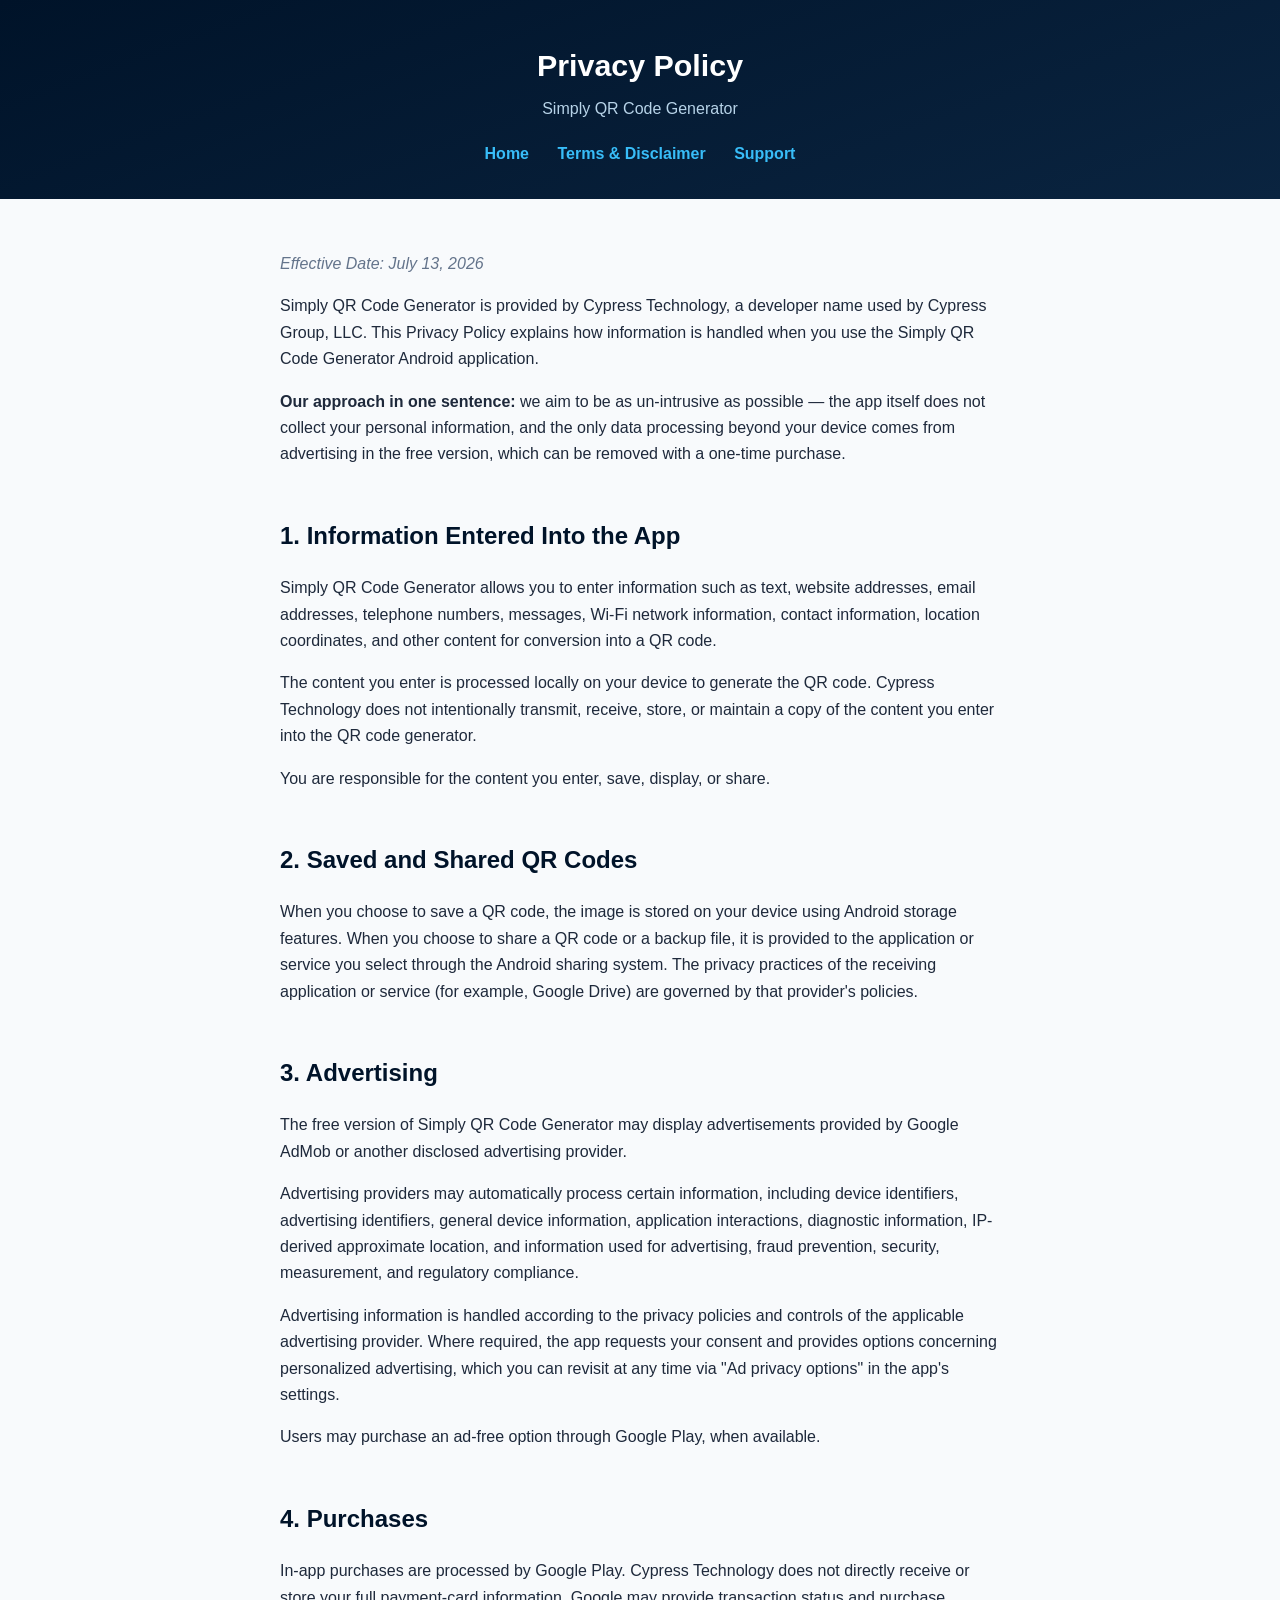
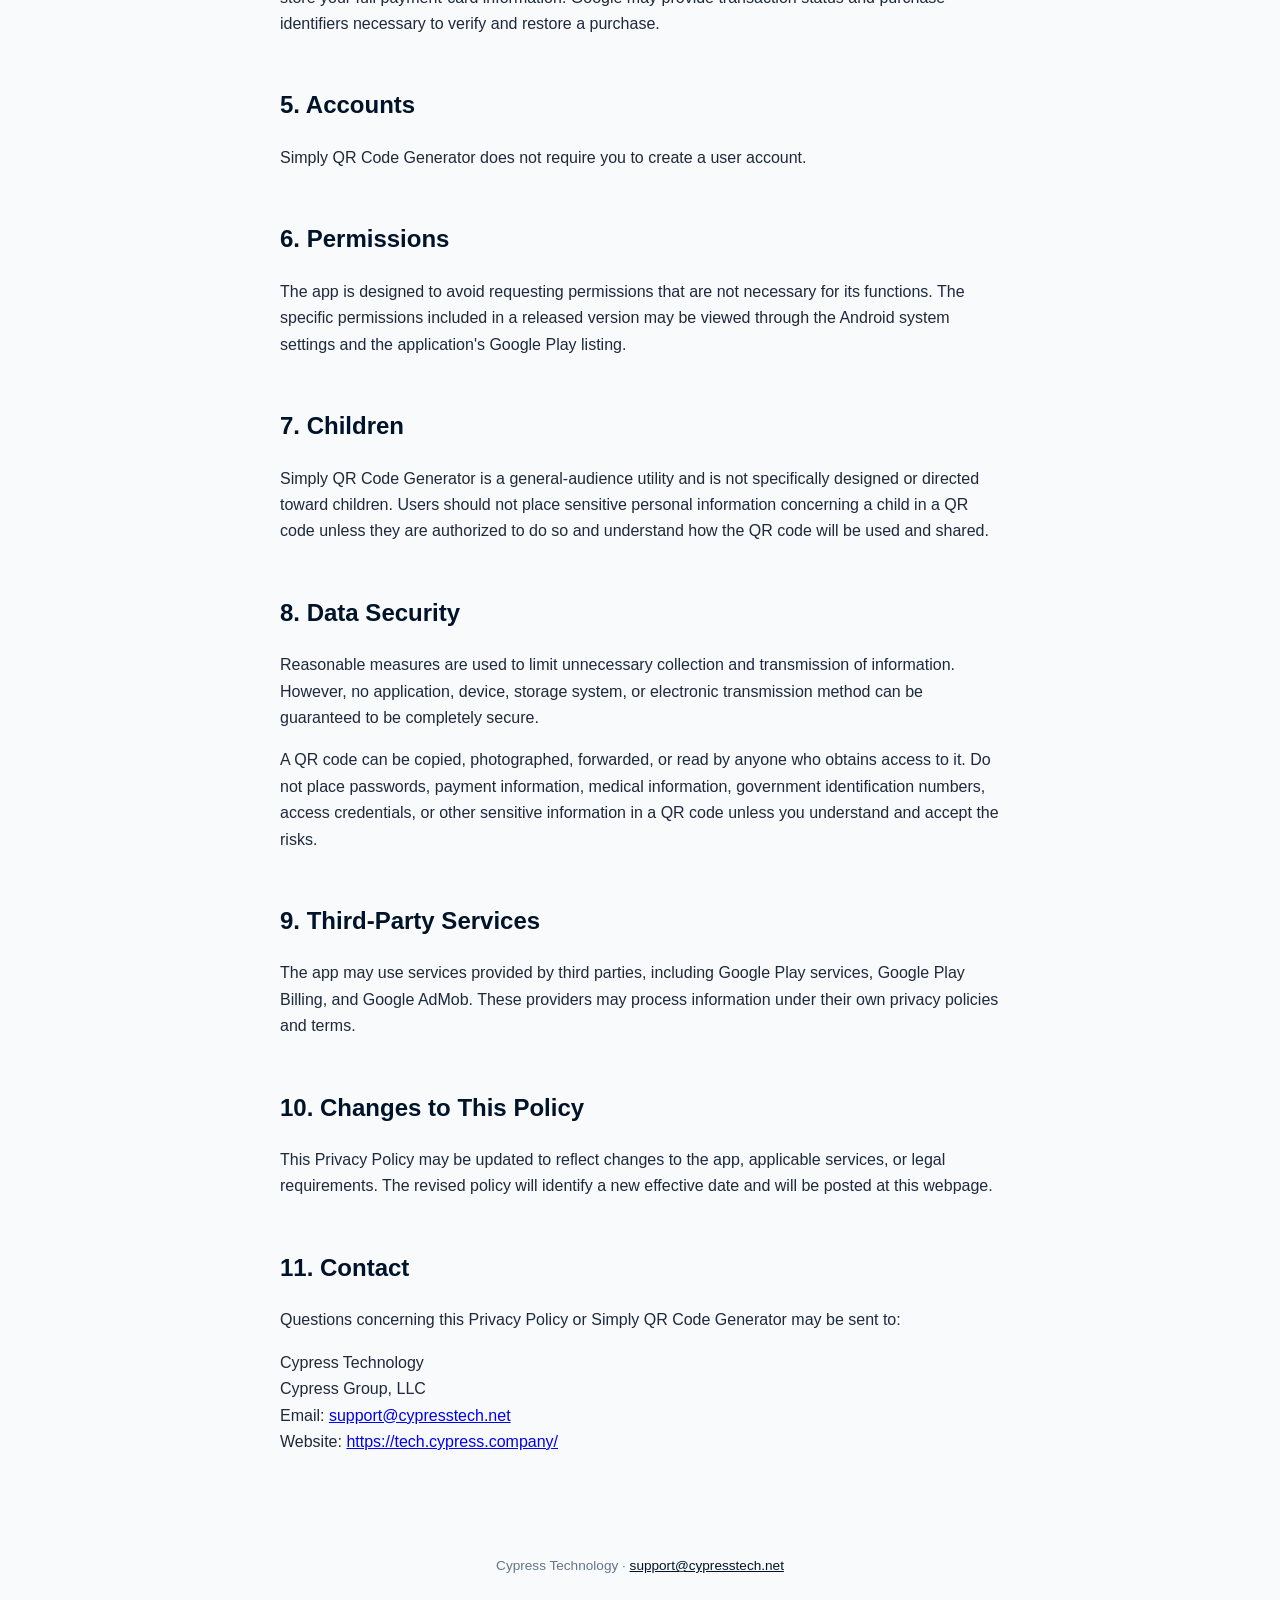
==== privacy.html @ be3c1f7f "Initial Upload" ====
<!DOCTYPE html>
<html lang="en">
<head>
<meta charset="utf-8">
<meta name="viewport" content="width=device-width, initial-scale=1">
<title>Privacy Policy — Simply QR Code Generator</title>
<link rel="stylesheet" href="style.css">
</head>
<body>
<header>
  <h1>Privacy Policy</h1>
  <p>Simply QR Code Generator</p>
  <nav>
    <a href="index.html">Home</a>
    <a href="terms.html">Terms &amp; Disclaimer</a>
    <a href="support.html">Support</a>
  </nav>
</header>
<main>
  <p class="effective">Effective Date: July 13, 2026</p>

  <p>Simply QR Code Generator is provided by Cypress Technology, a developer
  name used by Cypress Group, LLC. This Privacy Policy explains how information
  is handled when you use the Simply QR Code Generator Android application.</p>

  <p><strong>Our approach in one sentence:</strong> we aim to be as
  un-intrusive as possible — the app itself does not collect your personal
  information, and the only data processing beyond your device comes from
  advertising in the free version, which can be removed with a one-time
  purchase.</p>

  <h2>1. Information Entered Into the App</h2>
  <p>Simply QR Code Generator allows you to enter information such as text,
  website addresses, email addresses, telephone numbers, messages, Wi-Fi
  network information, contact information, location coordinates, and other
  content for conversion into a QR code.</p>
  <p>The content you enter is processed locally on your device to generate the
  QR code. Cypress Technology does not intentionally transmit, receive, store,
  or maintain a copy of the content you enter into the QR code generator.</p>
  <p>You are responsible for the content you enter, save, display, or share.</p>

  <h2>2. Saved and Shared QR Codes</h2>
  <p>When you choose to save a QR code, the image is stored on your device
  using Android storage features. When you choose to share a QR code or a
  backup file, it is provided to the application or service you select through
  the Android sharing system. The privacy practices of the receiving
  application or service (for example, Google Drive) are governed by that
  provider's policies.</p>

  <h2>3. Advertising</h2>
  <p>The free version of Simply QR Code Generator may display advertisements
  provided by Google AdMob or another disclosed advertising provider.</p>
  <p>Advertising providers may automatically process certain information,
  including device identifiers, advertising identifiers, general device
  information, application interactions, diagnostic information, IP-derived
  approximate location, and information used for advertising, fraud
  prevention, security, measurement, and regulatory compliance.</p>
  <p>Advertising information is handled according to the privacy policies and
  controls of the applicable advertising provider. Where required, the app
  requests your consent and provides options concerning personalized
  advertising, which you can revisit at any time via "Ad privacy options" in
  the app's settings.</p>
  <p>Users may purchase an ad-free option through Google Play, when available.</p>

  <h2>4. Purchases</h2>
  <p>In-app purchases are processed by Google Play. Cypress Technology does
  not directly receive or store your full payment-card information. Google may
  provide transaction status and purchase identifiers necessary to verify and
  restore a purchase.</p>

  <h2>5. Accounts</h2>
  <p>Simply QR Code Generator does not require you to create a user account.</p>

  <h2>6. Permissions</h2>
  <p>The app is designed to avoid requesting permissions that are not
  necessary for its functions. The specific permissions included in a released
  version may be viewed through the Android system settings and the
  application's Google Play listing.</p>

  <h2>7. Children</h2>
  <p>Simply QR Code Generator is a general-audience utility and is not
  specifically designed or directed toward children. Users should not place
  sensitive personal information concerning a child in a QR code unless they
  are authorized to do so and understand how the QR code will be used and
  shared.</p>

  <h2>8. Data Security</h2>
  <p>Reasonable measures are used to limit unnecessary collection and
  transmission of information. However, no application, device, storage
  system, or electronic transmission method can be guaranteed to be completely
  secure.</p>
  <p>A QR code can be copied, photographed, forwarded, or read by anyone who
  obtains access to it. Do not place passwords, payment information, medical
  information, government identification numbers, access credentials, or other
  sensitive information in a QR code unless you understand and accept the
  risks.</p>

  <h2>9. Third-Party Services</h2>
  <p>The app may use services provided by third parties, including Google Play
  services, Google Play Billing, and Google AdMob. These providers may process
  information under their own privacy policies and terms.</p>

  <h2>10. Changes to This Policy</h2>
  <p>This Privacy Policy may be updated to reflect changes to the app,
  applicable services, or legal requirements. The revised policy will identify
  a new effective date and will be posted at this webpage.</p>

  <h2>11. Contact</h2>
  <p>Questions concerning this Privacy Policy or Simply QR Code Generator may
  be sent to:</p>
  <p>Cypress Technology<br>
  Cypress Group, LLC<br>
  Email: <a href="mailto:support@cypresstech.net">support@cypresstech.net</a><br>
  Website: <a href="https://tech.cypress.company/">https://tech.cypress.company/</a></p>
</main>
<footer>
  Cypress Technology · <a href="mailto:support@cypresstech.net">support@cypresstech.net</a>
</footer>
</body>
</html>
---- style.css ----
:root {
  --navy: #001329;
  --navy-2: #0a2440;
  --cyan: #38bdf8;
  --text: #1e293b;
  --muted: #64748b;
  --bg: #f8fafc;
}
* { box-sizing: border-box; }
body {
  margin: 0;
  font-family: -apple-system, "Segoe UI", Roboto, Helvetica, Arial, sans-serif;
  color: var(--text);
  background: var(--bg);
  line-height: 1.65;
}
header {
  background: linear-gradient(160deg, var(--navy), var(--navy-2));
  color: #fff;
  padding: 40px 20px 32px;
  text-align: center;
}
header h1 { margin: 0 0 6px; font-size: 1.9rem; }
header p { margin: 0; color: #b7d3e8; }
nav { margin-top: 18px; }
nav a {
  color: var(--cyan);
  text-decoration: none;
  margin: 0 12px;
  font-weight: 600;
}
nav a:hover { text-decoration: underline; }
main {
  max-width: 760px;
  margin: 0 auto;
  padding: 36px 20px 60px;
}
main h2 { color: var(--navy); margin-top: 2em; }
main h2:first-child { margin-top: 0; }
.effective { color: var(--muted); font-style: italic; }
.warn {
  background: #fef3c7;
  border-left: 4px solid #f59e0b;
  padding: 12px 16px;
  border-radius: 6px;
}
footer {
  text-align: center;
  color: var(--muted);
  font-size: 0.85rem;
  padding: 24px 20px 40px;
}
footer a { color: var(--navy); }
.card {
  background: #fff;
  border: 1px solid #e2e8f0;
  border-radius: 12px;
  padding: 20px 24px;
  margin: 16px 0;
}
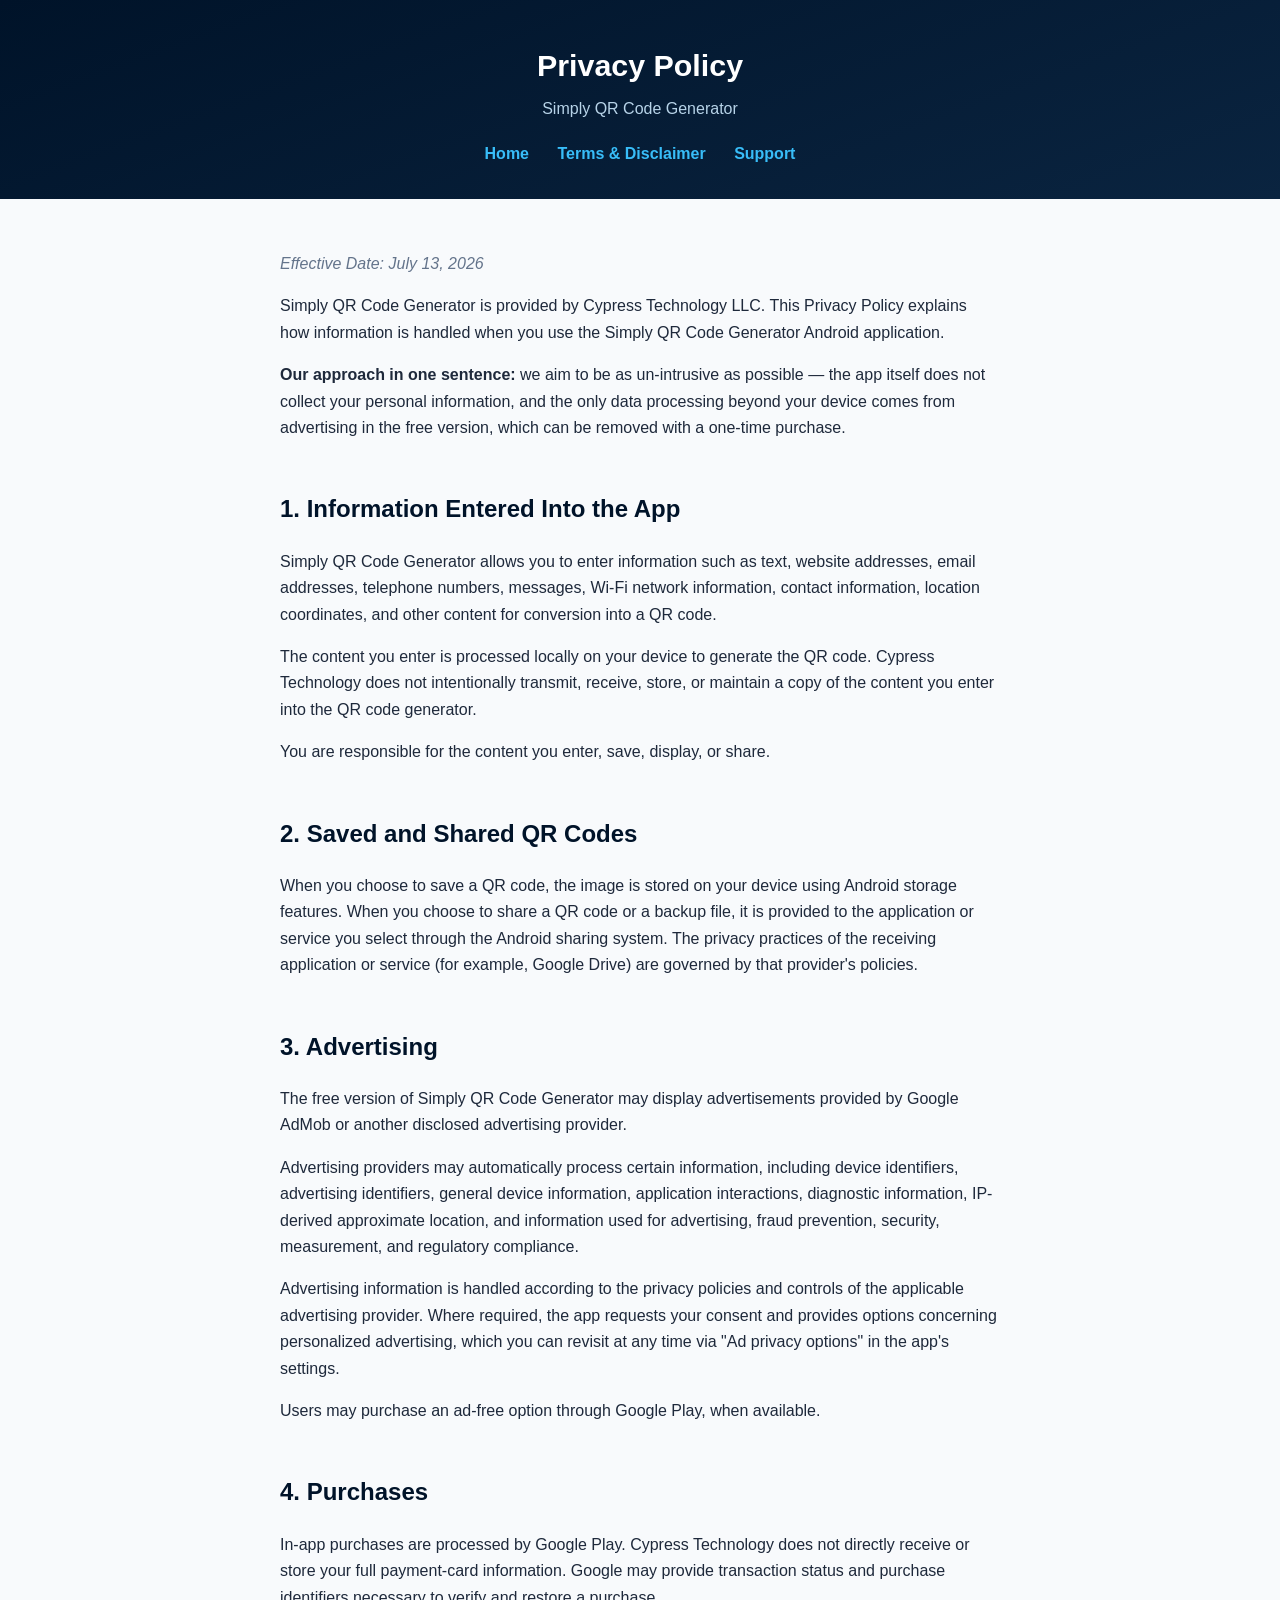
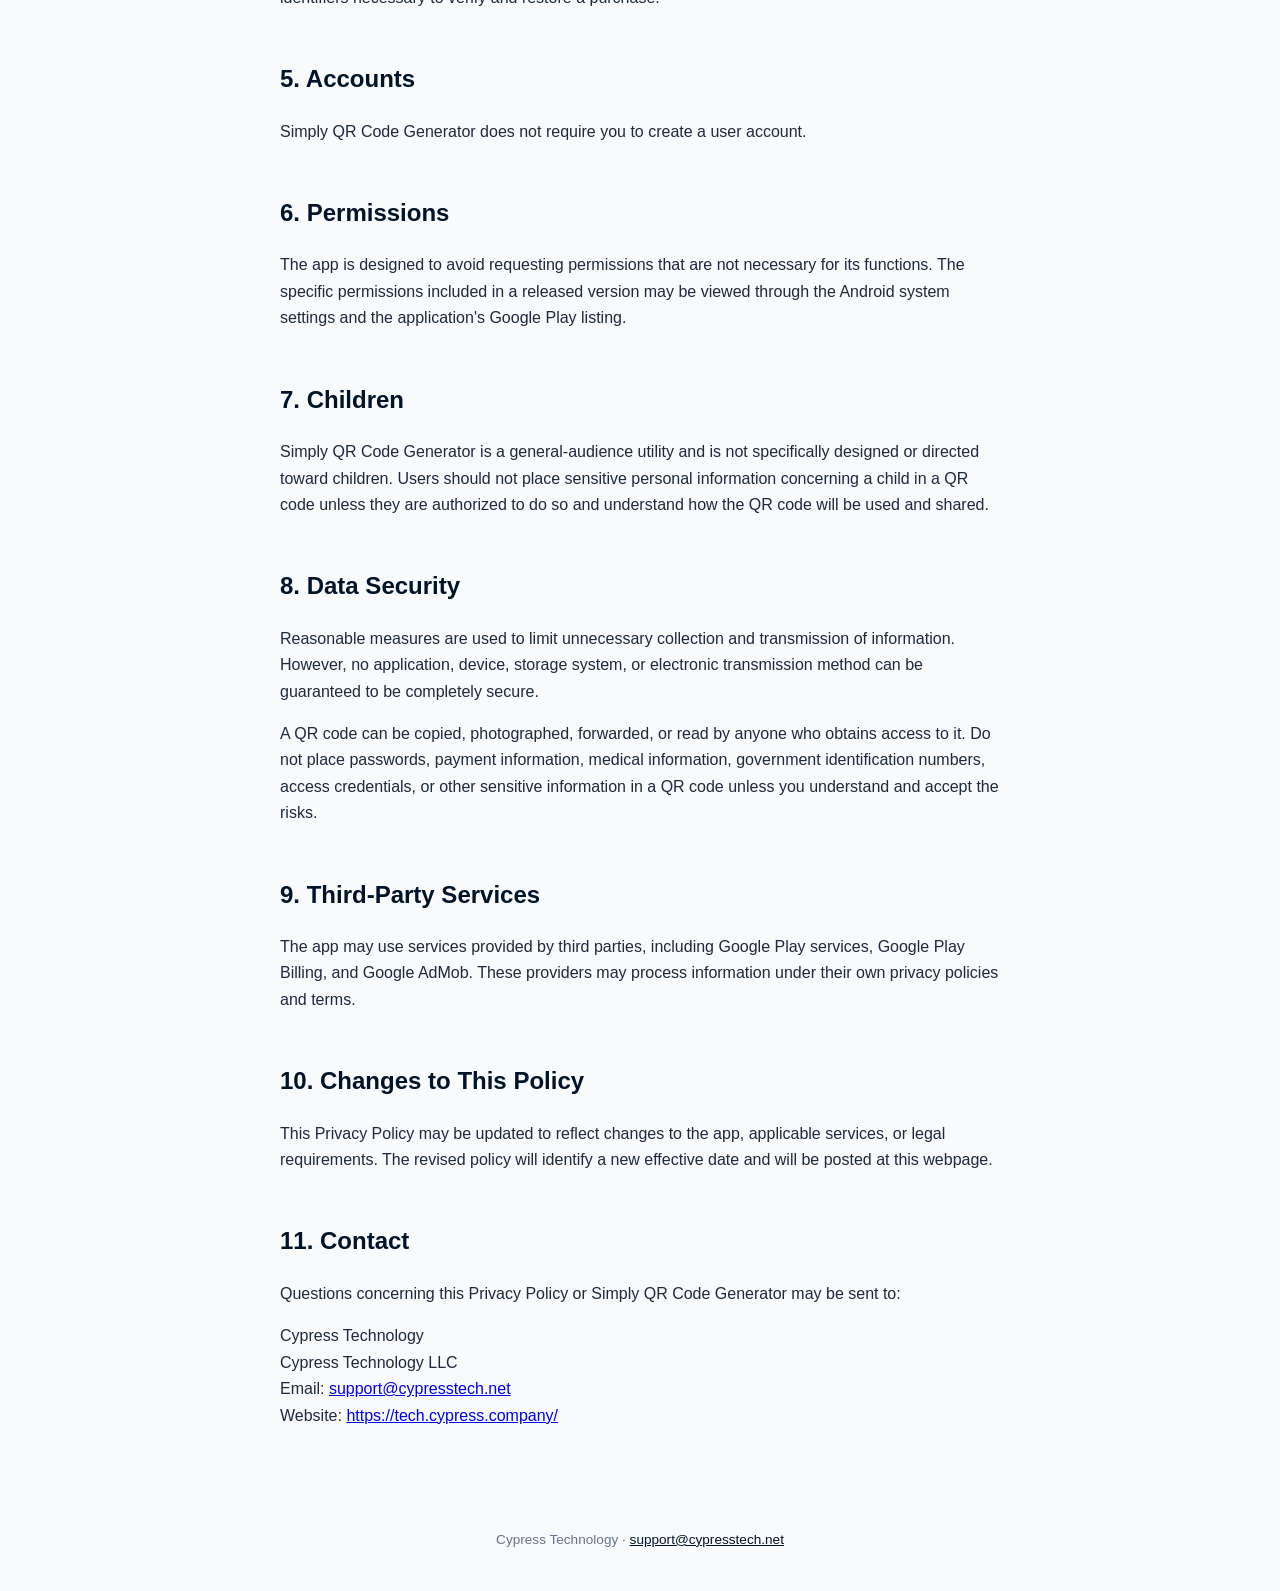
==== commit 3fef7626: "Legal entity name: Cypress Technology LLC (replaces Cypress Group, LLC) Co-Authored-By: Claude Opus " ====
--- a/privacy.html
+++ b/privacy.html
@@ -19,8 +19,7 @@
 <main>
   <p class="effective">Effective Date: July 13, 2026</p>
 
-  <p>Simply QR Code Generator is provided by Cypress Technology, a developer
-  name used by Cypress Group, LLC. This Privacy Policy explains how information
+  <p>Simply QR Code Generator is provided by Cypress Technology LLC. This Privacy Policy explains how information
   is handled when you use the Simply QR Code Generator Android application.</p>
 
   <p><strong>Our approach in one sentence:</strong> we aim to be as
@@ -109,7 +108,7 @@
   <p>Questions concerning this Privacy Policy or Simply QR Code Generator may
   be sent to:</p>
   <p>Cypress Technology<br>
-  Cypress Group, LLC<br>
+  Cypress Technology LLC<br>
   Email: <a href="mailto:support@cypresstech.net">support@cypresstech.net</a><br>
   Website: <a href="https://tech.cypress.company/">https://tech.cypress.company/</a></p>
 </main>
